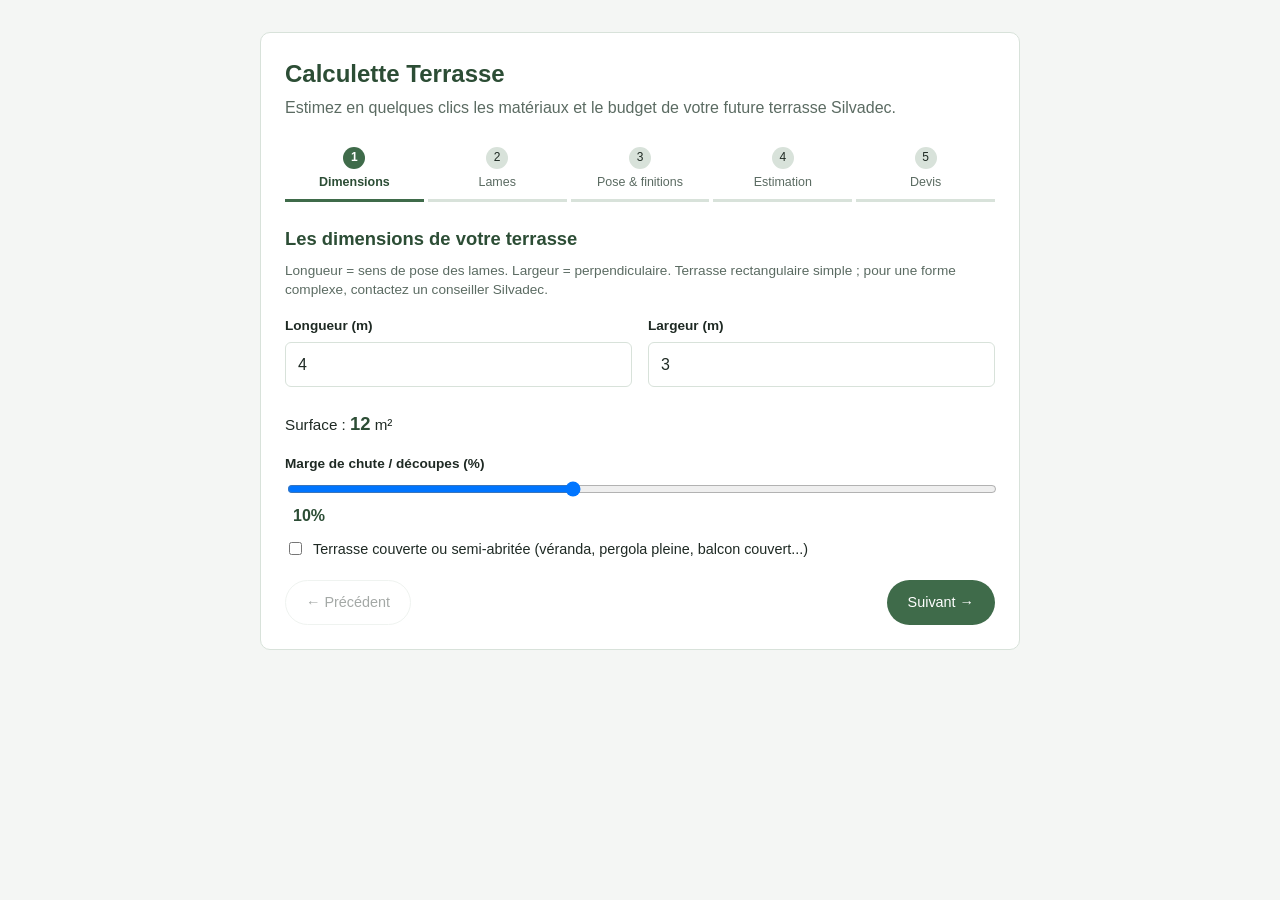
==== index.html @ 0ec7038f "Ajoute la calculette terrasse Silvadec en widget web embarquable Widget vanilla JS/CSS sans dépendan" ====
<!doctype html>
<html lang="fr">
<head>
  <meta charset="utf-8">
  <meta name="viewport" content="width=device-width, initial-scale=1">
  <title>Calculette Terrasse Silvadec</title>
  <link rel="stylesheet" href="src/calculette-terrasse.css">
  <style>
    body { margin: 0; padding: 32px 16px; background: #f4f6f4; font-family: -apple-system, BlinkMacSystemFont, "Segoe UI", Roboto, Helvetica, Arial, sans-serif; }
  </style>
</head>
<body>
  <div id="silvadec-calculette-terrasse" data-contact-email="devis@silvadec.com"></div>

  <script src="src/data.js"></script>
  <script src="src/calculette-terrasse.js"></script>
  <script>
    window.addEventListener("silvadec:quote-request", function (e) {
      console.log("Nouvelle demande de devis :", e.detail);
    });
  </script>
</body>
</html>
---- src/calculette-terrasse.css ----
/* Calculette Terrasse Silvadec — styles autonomes, isolés sous .ct-widget pour limiter les collisions avec le CSS du site hôte. */
.ct-widget {
  --ct-green: #3f6b4a;
  --ct-green-dark: #2c4d35;
  --ct-green-light: #eaf2ea;
  --ct-ink: #1f2a24;
  --ct-muted: #5b6b62;
  --ct-border: #d8e2da;
  --ct-bg: #ffffff;
  --ct-danger: #b3421f;
  --ct-radius: 10px;
  box-sizing: border-box;
  max-width: 760px;
  margin: 0 auto;
  background: var(--ct-bg);
  color: var(--ct-ink);
  border: 1px solid var(--ct-border);
  border-radius: var(--ct-radius);
  padding: 24px;
  font-family: -apple-system, BlinkMacSystemFont, "Segoe UI", Roboto, Helvetica, Arial, sans-serif;
  line-height: 1.45;
}
.ct-widget *, .ct-widget *::before, .ct-widget *::after { box-sizing: border-box; }

.ct-header h2 { margin: 0 0 4px; font-size: 1.5rem; color: var(--ct-green-dark); }
.ct-header p { margin: 0 0 20px; color: var(--ct-muted); }

.ct-stepper { list-style: none; display: flex; gap: 4px; padding: 0; margin: 0 0 24px; overflow-x: auto; }
.ct-stepper__item { flex: 1 1 0; min-width: 84px; }
.ct-stepper__btn {
  width: 100%; background: none; border: none; cursor: pointer; padding: 8px 4px;
  text-align: center; border-bottom: 3px solid var(--ct-border); color: var(--ct-muted);
  font: inherit; font-size: 0.78rem;
}
.ct-stepper__btn:disabled { cursor: default; }
.ct-stepper__num {
  display: inline-flex; align-items: center; justify-content: center;
  width: 22px; height: 22px; border-radius: 50%; background: var(--ct-border);
  color: var(--ct-ink); font-size: 0.75rem; margin-bottom: 4px;
}
.ct-stepper__label { display: block; }
.ct-stepper__item.is-active .ct-stepper__btn { border-color: var(--ct-green); color: var(--ct-green-dark); font-weight: 600; }
.ct-stepper__item.is-active .ct-stepper__num { background: var(--ct-green); color: #fff; }
.ct-stepper__item.is-done .ct-stepper__btn { color: var(--ct-green-dark); }
.ct-stepper__item.is-done .ct-stepper__num { background: var(--ct-green-light); color: var(--ct-green-dark); }

.ct-panel h3 { margin: 0 0 8px; font-size: 1.15rem; color: var(--ct-green-dark); }
.ct-hint { color: var(--ct-muted); font-size: 0.85rem; margin: 4px 0 16px; }
.ct-error { color: var(--ct-danger); font-weight: 600; margin: 0 0 12px; }

.ct-field-row { display: flex; gap: 16px; flex-wrap: wrap; margin-bottom: 12px; }
.ct-field { display: block; flex: 1 1 200px; margin-bottom: 12px; }
.ct-field > span { display: block; font-weight: 600; font-size: 0.85rem; margin-bottom: 6px; }
.ct-field input[type="text"], .ct-field input[type="email"], .ct-field input[type="tel"],
.ct-field input[type="number"], .ct-field textarea {
  width: 100%; padding: 10px 12px; border: 1px solid var(--ct-border); border-radius: 6px;
  font: inherit; color: var(--ct-ink); background: #fff;
}
.ct-field input[type="range"] { width: 100%; }
.ct-field output { font-weight: 600; color: var(--ct-green-dark); margin-left: 8px; }

.ct-surface-live { font-size: 0.95rem; margin: 8px 0 16px; }
.ct-surface-live strong { color: var(--ct-green-dark); font-size: 1.15rem; }

.ct-checkbox { display: flex; align-items: flex-start; gap: 8px; font-size: 0.9rem; margin-bottom: 10px; cursor: pointer; }
.ct-checkbox input { margin-top: 3px; }

.ct-gamme-grid { display: grid; grid-template-columns: repeat(auto-fit, minmax(150px, 1fr)); gap: 10px; margin-bottom: 16px; }
.ct-gamme-card {
  border: 1px solid var(--ct-border); border-radius: var(--ct-radius); padding: 12px;
  background: #fff; text-align: left; cursor: pointer; display: flex; flex-direction: column; gap: 4px;
}
.ct-gamme-card strong { color: var(--ct-ink); }
.ct-gamme-card span { font-size: 0.78rem; color: var(--ct-muted); }
.ct-gamme-card.is-selected { border-color: var(--ct-green); background: var(--ct-green-light); box-shadow: 0 0 0 1px var(--ct-green) inset; }

.ct-toggle { display: flex; flex-wrap: wrap; gap: 8px; }
.ct-toggle__btn {
  border: 1px solid var(--ct-border); background: #fff; border-radius: 999px;
  padding: 8px 14px; font: inherit; font-size: 0.85rem; cursor: pointer; color: var(--ct-ink);
}
.ct-toggle__btn.is-selected { background: var(--ct-green); border-color: var(--ct-green); color: #fff; }

.ct-swatch-grid { display: grid; grid-template-columns: repeat(auto-fill, minmax(96px, 1fr)); gap: 10px; }
.ct-swatch { border: 1px solid var(--ct-border); border-radius: 8px; background: #fff; padding: 8px; cursor: pointer; display: flex; flex-direction: column; align-items: center; gap: 6px; }
.ct-swatch__color { width: 100%; height: 34px; border-radius: 5px; display: block; }
.ct-swatch__label { font-size: 0.72rem; text-align: center; color: var(--ct-muted); }
.ct-swatch.is-selected { border-color: var(--ct-green); box-shadow: 0 0 0 2px var(--ct-green); }
.ct-swatch.is-selected .ct-swatch__label { color: var(--ct-ink); font-weight: 600; }

.ct-price-hint { font-size: 0.85rem; color: var(--ct-muted); margin-top: 12px; }

.ct-alertes { background: #fdf3e7; border: 1px solid #eccb92; border-radius: 8px; padding: 10px 14px; margin: 12px 0; font-size: 0.85rem; }
.ct-alertes p { margin: 4px 0; }

.ct-cat-title { margin: 18px 0 6px; font-size: 0.95rem; color: var(--ct-green-dark); }
.ct-table { width: 100%; border-collapse: collapse; font-size: 0.82rem; margin-bottom: 8px; }
.ct-table th, .ct-table td { text-align: left; padding: 6px 8px; border-bottom: 1px solid var(--ct-border); }
.ct-table th { color: var(--ct-muted); font-weight: 600; font-size: 0.75rem; text-transform: uppercase; }
.ct-table td:nth-child(3), .ct-table td:nth-child(4), .ct-table td:nth-child(5),
.ct-table th:nth-child(3), .ct-table th:nth-child(4), .ct-table th:nth-child(5) { text-align: right; white-space: nowrap; }

.ct-total { text-align: right; font-size: 1.15rem; margin: 16px 0 8px; padding-top: 10px; border-top: 2px solid var(--ct-green); }
.ct-total strong { color: var(--ct-green-dark); }

.ct-confirmation { text-align: center; padding: 24px 0; }

.ct-nav { display: flex; justify-content: space-between; margin-top: 20px; }
.ct-btn { font: inherit; font-size: 0.9rem; padding: 11px 20px; border-radius: 999px; border: 1px solid transparent; cursor: pointer; }
.ct-btn--primary { background: var(--ct-green); color: #fff; }
.ct-btn--primary:hover { background: var(--ct-green-dark); }
.ct-btn--secondary { background: #fff; border-color: var(--ct-border); color: var(--ct-ink); }
.ct-btn--secondary:hover { background: var(--ct-green-light); }
.ct-btn:disabled { opacity: 0.4; cursor: default; }

@media (max-width: 480px) {
  .ct-widget { padding: 16px; border-radius: 0; }
  .ct-stepper__label { display: none; }
  .ct-field-row { flex-direction: column; gap: 0; }
}

@media (prefers-color-scheme: dark) {
  .ct-widget {
    --ct-ink: #eef3ef;
    --ct-muted: #a9b8ae;
    --ct-border: #33463a;
    --ct-bg: #17201a;
    --ct-green-light: #1f3527;
  }
  .ct-widget input, .ct-widget textarea, .ct-gamme-card, .ct-toggle__btn, .ct-swatch, .ct-btn--secondary {
    background: #1e2921; color: var(--ct-ink);
  }
}
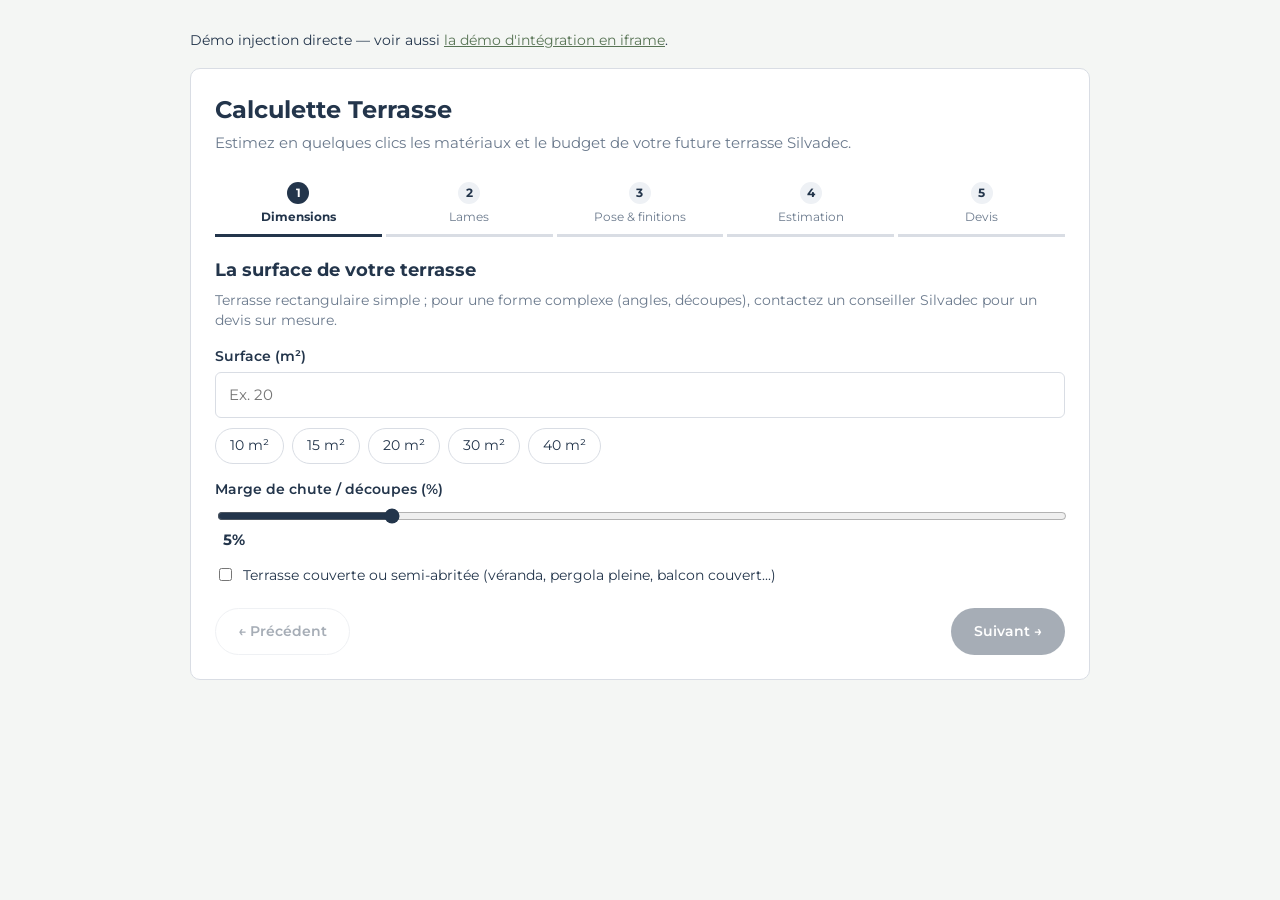
==== commit cc75af92: "Applique la charte Silvadec et prépare l'intégration en iframe Charte graphique (« Nouveaux codes de" ====
--- a/index.html
+++ b/index.html
@@ -3,14 +3,24 @@
 <head>
   <meta charset="utf-8">
   <meta name="viewport" content="width=device-width, initial-scale=1">
-  <title>Calculette Terrasse Silvadec</title>
+  <title>Calculette Terrasse Silvadec — démo injection directe</title>
+  <link rel="preconnect" href="https://fonts.googleapis.com">
+  <link rel="preconnect" href="https://fonts.gstatic.com" crossorigin>
+  <link rel="stylesheet" href="https://fonts.googleapis.com/css2?family=Montserrat:wght@400;600;700&display=swap">
   <link rel="stylesheet" href="src/calculette-terrasse.css">
   <style>
-    body { margin: 0; padding: 32px 16px; background: #f4f6f4; font-family: -apple-system, BlinkMacSystemFont, "Segoe UI", Roboto, Helvetica, Arial, sans-serif; }
+    body { margin: 0; padding: 32px 16px; background: #f4f6f4; font-family: "Montserrat", Arial, Helvetica, sans-serif; color: #23354b; }
+    .demo-links { max-width: 900px; margin: 0 auto 20px; font-size: 0.85rem; }
+    .demo-links a { color: #587455; }
   </style>
 </head>
 <body>
-  <div id="silvadec-calculette-terrasse" data-contact-email="devis@silvadec.com"></div>
+  <p class="demo-links">
+    Démo injection directe — voir aussi
+    <a href="demo-iframe.html">la démo d'intégration en iframe</a>.
+  </p>
+
+  <div id="silvadec-calculette-terrasse" data-contact-email="question@silvadec.com"></div>
 
   <script src="src/data.js"></script>
   <script src="src/calculette-terrasse.js"></script>
--- a/src/calculette-terrasse.css
+++ b/src/calculette-terrasse.css
@@ -1,32 +1,60 @@
-/* Calculette Terrasse Silvadec — styles autonomes, isolés sous .ct-widget pour limiter les collisions avec le CSS du site hôte. */
+/* Calculette Terrasse Silvadec — styles autonomes, isolés sous .ct-widget pour
+   limiter les collisions avec le CSS du site hôte.
+
+   Charte graphique Silvadec (« Nouveaux codes de marque », juillet 2020) :
+   - Bleu Nocturne  #23354B  (Pantone 533 C / RAL 5013) — couleur corporate principale
+   - Vert Lichen    #91AE8F  (Pantone 7494 C / RAL 6021) — couleur corporate secondaire
+   - Palette lifestyle : #E2C886, #F6A986, #BFB0A9, #C2C3D2, #D0A0A3, #8DCFD1
+   - Typographie corporate : Montserrat (Bold / Regular), fallback système Arial
+
+   Les couleurs corporate n'étant pas modifiables, les nuances foncées/claires
+   utilisées ici (--ct-navy-dark, --ct-lichen-dark, tints) sont uniquement des
+   dérivés fonctionnels destinés aux états (survol, texte accessible, fonds). */
 .ct-widget {
-  --ct-green: #3f6b4a;
-  --ct-green-dark: #2c4d35;
-  --ct-green-light: #eaf2ea;
-  --ct-ink: #1f2a24;
-  --ct-muted: #5b6b62;
-  --ct-border: #d8e2da;
+  /* Corporate */
+  --ct-navy: #23354b;
+  --ct-navy-dark: #18263a;
+  --ct-navy-tint: #eef1f5;
+  --ct-lichen: #91ae8f;
+  --ct-lichen-dark: #587455; /* dérivé : contraste AA sur blanc (5,2:1) */
+  --ct-lichen-tint: #eff4ee;
+  /* Lifestyle */
+  --ct-sand: #e2c886;
+  --ct-sand-tint: #fbf5e6;
+  --ct-taupe: #bfb0a9;
+  --ct-greyblue: #c2c3d2;
+  /* Fonctionnel */
+  --ct-ink: #23354b;
+  --ct-muted: #6b7a8d;
+  --ct-border: #d9dde4;
   --ct-bg: #ffffff;
-  --ct-danger: #b3421f;
+  --ct-danger: #b5502a;
   --ct-radius: 10px;
+  --ct-font: "Montserrat", Arial, Helvetica, sans-serif;
+
   box-sizing: border-box;
-  max-width: 760px;
+  max-width: 900px;
   margin: 0 auto;
   background: var(--ct-bg);
   color: var(--ct-ink);
   border: 1px solid var(--ct-border);
   border-radius: var(--ct-radius);
   padding: 24px;
-  font-family: -apple-system, BlinkMacSystemFont, "Segoe UI", Roboto, Helvetica, Arial, sans-serif;
+  font-family: var(--ct-font);
+  font-size: 15px;
   line-height: 1.45;
 }
 .ct-widget *, .ct-widget *::before, .ct-widget *::after { box-sizing: border-box; }
 
-.ct-header h2 { margin: 0 0 4px; font-size: 1.5rem; color: var(--ct-green-dark); }
+/* En iframe, c'est la page hôte qui dessine le cadre : on évite la boîte dans la boîte. */
+.ct-widget--embedded { border: 0; border-radius: 0; max-width: 940px; padding: 20px 16px 24px; }
+
+.ct-header h2 { margin: 0 0 4px; font-size: 1.5rem; font-weight: 700; color: var(--ct-navy); }
 .ct-header p { margin: 0 0 20px; color: var(--ct-muted); }
 
-.ct-stepper { list-style: none; display: flex; gap: 4px; padding: 0; margin: 0 0 24px; overflow-x: auto; }
-.ct-stepper__item { flex: 1 1 0; min-width: 84px; }
+/* ---- Fil d'étapes : liste complète sur desktop, barre compacte sur mobile ---- */
+.ct-stepper { list-style: none; display: flex; gap: 4px; padding: 0; margin: 0 0 20px; }
+.ct-stepper__item { flex: 1 1 0; min-width: 0; }
 .ct-stepper__btn {
   width: 100%; background: none; border: none; cursor: pointer; padding: 8px 4px;
   text-align: center; border-bottom: 3px solid var(--ct-border); color: var(--ct-muted);
@@ -35,99 +63,161 @@
 .ct-stepper__btn:disabled { cursor: default; }
 .ct-stepper__num {
   display: inline-flex; align-items: center; justify-content: center;
-  width: 22px; height: 22px; border-radius: 50%; background: var(--ct-border);
-  color: var(--ct-ink); font-size: 0.75rem; margin-bottom: 4px;
+  width: 22px; height: 22px; border-radius: 50%; background: var(--ct-navy-tint);
+  color: var(--ct-navy); font-size: 0.75rem; font-weight: 700; margin-bottom: 4px;
 }
 .ct-stepper__label { display: block; }
-.ct-stepper__item.is-active .ct-stepper__btn { border-color: var(--ct-green); color: var(--ct-green-dark); font-weight: 600; }
-.ct-stepper__item.is-active .ct-stepper__num { background: var(--ct-green); color: #fff; }
-.ct-stepper__item.is-done .ct-stepper__btn { color: var(--ct-green-dark); }
-.ct-stepper__item.is-done .ct-stepper__num { background: var(--ct-green-light); color: var(--ct-green-dark); }
-
-.ct-panel h3 { margin: 0 0 8px; font-size: 1.15rem; color: var(--ct-green-dark); }
+.ct-stepper__item.is-active .ct-stepper__btn { border-color: var(--ct-navy); color: var(--ct-navy); font-weight: 700; }
+.ct-stepper__item.is-active .ct-stepper__num { background: var(--ct-navy); color: #fff; }
+.ct-stepper__item.is-done .ct-stepper__btn { color: var(--ct-lichen-dark); border-color: var(--ct-lichen); }
+.ct-stepper__item.is-done .ct-stepper__num { background: var(--ct-lichen); color: var(--ct-navy); }
+
+.ct-progress { display: none; margin: 0 0 18px; }
+.ct-progress__text { display: flex; justify-content: space-between; align-items: baseline; gap: 12px; margin-bottom: 6px; }
+.ct-progress__step { font-size: 0.72rem; font-weight: 700; letter-spacing: 0.06em; text-transform: uppercase; color: var(--ct-muted); }
+.ct-progress__label { font-size: 0.95rem; font-weight: 700; color: var(--ct-navy); }
+.ct-progress__bar { height: 4px; border-radius: 999px; background: var(--ct-border); overflow: hidden; }
+.ct-progress__fill { display: block; height: 100%; background: var(--ct-lichen); border-radius: 999px; transition: width 0.25s ease; }
+
+/* ---- Total en direct (étapes 2 et 3) ---- */
+.ct-running {
+  display: flex; flex-wrap: wrap; align-items: baseline; justify-content: space-between; gap: 4px 16px;
+  background: var(--ct-lichen-tint); border: 1px solid var(--ct-lichen);
+  border-radius: 8px; padding: 10px 14px; margin: 0 0 18px;
+}
+.ct-running__label { font-size: 0.8rem; color: var(--ct-lichen-dark); font-weight: 600; }
+.ct-running__value { font-size: 1.25rem; font-weight: 700; color: var(--ct-navy); }
+.ct-running__hint { flex-basis: 100%; font-size: 0.72rem; color: var(--ct-muted); }
+
+.ct-panel h3 { margin: 0 0 8px; font-size: 1.15rem; font-weight: 700; color: var(--ct-navy); }
 .ct-hint { color: var(--ct-muted); font-size: 0.85rem; margin: 4px 0 16px; }
-.ct-error { color: var(--ct-danger); font-weight: 600; margin: 0 0 12px; }
+.ct-error {
+  color: var(--ct-danger); font-weight: 600; margin: 0 0 12px;
+  background: #fdf1ec; border: 1px solid #f0c3ac; border-radius: 8px; padding: 10px 12px;
+}
 
 .ct-field-row { display: flex; gap: 16px; flex-wrap: wrap; margin-bottom: 12px; }
-.ct-field { display: block; flex: 1 1 200px; margin-bottom: 12px; }
-.ct-field > span { display: block; font-weight: 600; font-size: 0.85rem; margin-bottom: 6px; }
+.ct-field { display: block; flex: 1 1 200px; margin-bottom: 14px; }
+.ct-field > span { display: block; font-weight: 600; font-size: 0.85rem; margin-bottom: 6px; color: var(--ct-navy); }
 .ct-field input[type="text"], .ct-field input[type="email"], .ct-field input[type="tel"],
 .ct-field input[type="number"], .ct-field textarea {
-  width: 100%; padding: 10px 12px; border: 1px solid var(--ct-border); border-radius: 6px;
+  width: 100%; padding: 11px 13px; border: 1px solid var(--ct-border); border-radius: 6px;
   font: inherit; color: var(--ct-ink); background: #fff;
 }
-.ct-field input[type="range"] { width: 100%; }
-.ct-field output { font-weight: 600; color: var(--ct-green-dark); margin-left: 8px; }
+.ct-field input:focus-visible, .ct-field textarea:focus-visible,
+.ct-btn:focus-visible, .ct-toggle__btn:focus-visible, .ct-swatch:focus-visible,
+.ct-gamme-card:focus-visible, .ct-stepper__btn:focus-visible, .ct-chip:focus-visible {
+  outline: 2px solid var(--ct-navy); outline-offset: 2px;
+}
+.ct-field input[type="range"] { width: 100%; accent-color: var(--ct-navy); }
+.ct-field output { font-weight: 700; color: var(--ct-navy); margin-left: 8px; }
+
+/* Saisie rapide de la surface (mobile surtout) */
+.ct-chips { display: flex; flex-wrap: wrap; gap: 8px; margin: -4px 0 16px; }
+.ct-chip {
+  border: 1px solid var(--ct-border); background: #fff; border-radius: 999px;
+  padding: 7px 14px; font: inherit; font-size: 0.85rem; cursor: pointer; color: var(--ct-navy);
+}
+.ct-chip:hover { border-color: var(--ct-lichen); background: var(--ct-lichen-tint); }
+.ct-chip.is-selected { background: var(--ct-lichen); border-color: var(--ct-lichen); color: var(--ct-navy); font-weight: 600; }
 
 .ct-surface-live { font-size: 0.95rem; margin: 8px 0 16px; }
-.ct-surface-live strong { color: var(--ct-green-dark); font-size: 1.15rem; }
+.ct-surface-live strong { color: var(--ct-navy); font-size: 1.15rem; }
 
 .ct-checkbox { display: flex; align-items: flex-start; gap: 8px; font-size: 0.9rem; margin-bottom: 10px; cursor: pointer; }
-.ct-checkbox input { margin-top: 3px; }
-
-.ct-gamme-grid { display: grid; grid-template-columns: repeat(auto-fit, minmax(150px, 1fr)); gap: 10px; margin-bottom: 16px; }
+.ct-checkbox input { margin-top: 3px; accent-color: var(--ct-navy); }
+
+.ct-gamme-grid { display: grid; grid-template-columns: repeat(auto-fit, minmax(160px, 1fr)); gap: 10px; margin-bottom: 16px; }
 .ct-gamme-card {
   border: 1px solid var(--ct-border); border-radius: var(--ct-radius); padding: 12px;
   background: #fff; text-align: left; cursor: pointer; display: flex; flex-direction: column; gap: 4px;
-}
-.ct-gamme-card strong { color: var(--ct-ink); }
+  font-family: inherit;
+}
+.ct-gamme-card strong { color: var(--ct-navy); font-size: 0.95rem; }
 .ct-gamme-card span { font-size: 0.78rem; color: var(--ct-muted); }
-.ct-gamme-card.is-selected { border-color: var(--ct-green); background: var(--ct-green-light); box-shadow: 0 0 0 1px var(--ct-green) inset; }
+.ct-gamme-card:hover { border-color: var(--ct-lichen); }
+.ct-gamme-card.is-selected { border-color: var(--ct-lichen); background: var(--ct-lichen-tint); box-shadow: 0 0 0 1px var(--ct-lichen) inset; }
 
 .ct-toggle { display: flex; flex-wrap: wrap; gap: 8px; }
 .ct-toggle__btn {
   border: 1px solid var(--ct-border); background: #fff; border-radius: 999px;
-  padding: 8px 14px; font: inherit; font-size: 0.85rem; cursor: pointer; color: var(--ct-ink);
-}
-.ct-toggle__btn.is-selected { background: var(--ct-green); border-color: var(--ct-green); color: #fff; }
-
-.ct-swatch-grid { display: grid; grid-template-columns: repeat(auto-fill, minmax(96px, 1fr)); gap: 10px; }
-.ct-swatch { border: 1px solid var(--ct-border); border-radius: 8px; background: #fff; padding: 8px; cursor: pointer; display: flex; flex-direction: column; align-items: center; gap: 6px; }
-.ct-swatch__color { width: 100%; height: 34px; border-radius: 5px; display: block; }
-.ct-swatch__label { font-size: 0.72rem; text-align: center; color: var(--ct-muted); }
-.ct-swatch.is-selected { border-color: var(--ct-green); box-shadow: 0 0 0 2px var(--ct-green); }
-.ct-swatch.is-selected .ct-swatch__label { color: var(--ct-ink); font-weight: 600; }
+  padding: 9px 15px; font: inherit; font-size: 0.85rem; cursor: pointer; color: var(--ct-navy);
+}
+.ct-toggle__btn:hover { border-color: var(--ct-lichen); background: var(--ct-lichen-tint); }
+.ct-toggle__btn.is-selected { background: var(--ct-lichen); border-color: var(--ct-lichen); color: var(--ct-navy); font-weight: 600; }
+
+.ct-swatch-grid { display: grid; grid-template-columns: repeat(auto-fill, minmax(104px, 1fr)); gap: 10px; }
+.ct-swatch {
+  border: 1px solid var(--ct-border); border-radius: 8px; background: #fff; padding: 8px;
+  cursor: pointer; display: flex; flex-direction: column; align-items: center; gap: 6px; font-family: inherit;
+}
+.ct-swatch__color { width: 100%; height: 40px; border-radius: 5px; display: block; }
+.ct-swatch__label { font-size: 0.74rem; text-align: center; color: var(--ct-muted); }
+.ct-swatch:hover { border-color: var(--ct-lichen); }
+.ct-swatch.is-selected { border-color: var(--ct-lichen); box-shadow: 0 0 0 2px var(--ct-lichen); }
+.ct-swatch.is-selected .ct-swatch__label { color: var(--ct-navy); font-weight: 600; }
 
 .ct-price-hint { font-size: 0.85rem; color: var(--ct-muted); margin-top: 12px; }
 
-.ct-alertes { background: #fdf3e7; border: 1px solid #eccb92; border-radius: 8px; padding: 10px 14px; margin: 12px 0; font-size: 0.85rem; }
+.ct-alertes { background: var(--ct-sand-tint); border: 1px solid var(--ct-sand); border-radius: 8px; padding: 10px 14px; margin: 12px 0; font-size: 0.85rem; }
 .ct-alertes p { margin: 4px 0; }
 
-.ct-cat-title { margin: 18px 0 6px; font-size: 0.95rem; color: var(--ct-green-dark); }
-.ct-table { width: 100%; border-collapse: collapse; font-size: 0.82rem; margin-bottom: 8px; }
-.ct-table th, .ct-table td { text-align: left; padding: 6px 8px; border-bottom: 1px solid var(--ct-border); }
-.ct-table th { color: var(--ct-muted); font-weight: 600; font-size: 0.75rem; text-transform: uppercase; }
+.ct-cat-title { margin: 18px 0 6px; font-size: 0.95rem; font-weight: 700; color: var(--ct-navy); }
+.ct-table { width: 100%; border-collapse: collapse; font-size: 0.82rem; }
+.ct-table th, .ct-table td { text-align: left; padding: 7px 8px; border-bottom: 1px solid var(--ct-border); }
+.ct-table th { color: var(--ct-muted); font-weight: 700; font-size: 0.72rem; letter-spacing: 0.04em; text-transform: uppercase; }
 .ct-table td:nth-child(3), .ct-table td:nth-child(4), .ct-table td:nth-child(5),
 .ct-table th:nth-child(3), .ct-table th:nth-child(4), .ct-table th:nth-child(5) { text-align: right; white-space: nowrap; }
 
-.ct-total { text-align: right; font-size: 1.15rem; margin: 16px 0 8px; padding-top: 10px; border-top: 2px solid var(--ct-green); }
-.ct-total strong { color: var(--ct-green-dark); }
+.ct-total { text-align: right; font-size: 1.15rem; margin: 16px 0 8px; padding-top: 12px; border-top: 2px solid var(--ct-navy); }
+.ct-total strong { color: var(--ct-navy); font-size: 1.4rem; }
 
 .ct-confirmation { text-align: center; padding: 24px 0; }
-
-.ct-nav { display: flex; justify-content: space-between; margin-top: 20px; }
-.ct-btn { font: inherit; font-size: 0.9rem; padding: 11px 20px; border-radius: 999px; border: 1px solid transparent; cursor: pointer; }
-.ct-btn--primary { background: var(--ct-green); color: #fff; }
-.ct-btn--primary:hover { background: var(--ct-green-dark); }
-.ct-btn--secondary { background: #fff; border-color: var(--ct-border); color: var(--ct-ink); }
-.ct-btn--secondary:hover { background: var(--ct-green-light); }
+.ct-confirmation h3 { font-size: 1.3rem; }
+.ct-confirmation a { color: var(--ct-lichen-dark); }
+
+.ct-nav { display: flex; flex-wrap: wrap; justify-content: space-between; align-items: center; gap: 10px; margin-top: 22px; }
+.ct-nav__end { display: flex; flex-wrap: wrap; gap: 10px; align-items: center; }
+.ct-btn {
+  font: inherit; font-size: 0.9rem; font-weight: 600; padding: 12px 22px; border-radius: 999px;
+  border: 1px solid transparent; cursor: pointer; font-family: inherit;
+}
+.ct-btn--primary { background: var(--ct-navy); color: #fff; }
+.ct-btn--primary:hover { background: var(--ct-navy-dark); }
+.ct-btn--secondary { background: #fff; border-color: var(--ct-border); color: var(--ct-navy); }
+.ct-btn--secondary:hover { border-color: var(--ct-lichen); background: var(--ct-lichen-tint); }
+.ct-btn--tertiary { background: none; border-color: transparent; color: var(--ct-muted); text-decoration: underline; padding-left: 8px; padding-right: 8px; }
+.ct-btn--tertiary:hover { color: var(--ct-navy); }
 .ct-btn:disabled { opacity: 0.4; cursor: default; }
 
-@media (max-width: 480px) {
-  .ct-widget { padding: 16px; border-radius: 0; }
-  .ct-stepper__label { display: none; }
+@media (max-width: 640px) {
+  .ct-widget { padding: 16px; border-radius: 0; border-left: 0; border-right: 0; }
+  .ct-widget--embedded { padding: 14px 14px 20px; }
+  .ct-stepper { display: none; }
+  .ct-progress { display: block; }
   .ct-field-row { flex-direction: column; gap: 0; }
-}
-
-@media (prefers-color-scheme: dark) {
-  .ct-widget {
-    --ct-ink: #eef3ef;
-    --ct-muted: #a9b8ae;
-    --ct-border: #33463a;
-    --ct-bg: #17201a;
-    --ct-green-light: #1f3527;
-  }
-  .ct-widget input, .ct-widget textarea, .ct-gamme-card, .ct-toggle__btn, .ct-swatch, .ct-btn--secondary {
-    background: #1e2921; color: var(--ct-ink);
-  }
-}
+  .ct-swatch-grid { grid-template-columns: repeat(auto-fill, minmax(88px, 1fr)); }
+
+  /* Le tableau à 5 colonnes devient une pile de cartes : aucun scroll horizontal,
+     ce qui compte double dans une iframe (3 axes de défilement imbriqués sinon). */
+  /* L'en-tête reste dans l'arbre d'accessibilité (association cellule/colonne
+     préservée) mais sort du flux ; la bascule en blocs ne vise que le corps du
+     tableau, sinon la ligne d'en-tête déborde de son conteneur clippé. */
+  .ct-table thead { position: absolute; width: 1px; height: 1px; padding: 0; overflow: hidden; clip: rect(0 0 0 0); white-space: nowrap; border: 0; }
+  .ct-table, .ct-table tbody, .ct-table tbody tr, .ct-table tbody td { display: block; width: 100%; }
+  .ct-table tbody tr { border: 1px solid var(--ct-border); border-radius: 8px; padding: 10px 12px; margin-bottom: 8px; }
+  .ct-table tbody td { border: 0; padding: 3px 0; display: flex; justify-content: space-between; align-items: baseline; gap: 12px; text-align: right; }
+  .ct-table tbody td::before { content: attr(data-label); font-size: 0.72rem; font-weight: 700; letter-spacing: 0.04em; text-transform: uppercase; color: var(--ct-muted); text-align: left; flex: 0 0 auto; }
+  .ct-table tbody td:first-child { display: block; text-align: left; font-weight: 600; color: var(--ct-navy); margin-bottom: 4px; }
+  .ct-table tbody td:first-child::before { content: none; }
+  .ct-table tbody td:last-child { border-top: 1px solid var(--ct-border); margin-top: 4px; padding-top: 6px; font-weight: 700; color: var(--ct-navy); }
+  .ct-nav { flex-direction: column-reverse; align-items: stretch; }
+  .ct-nav__end { flex-direction: column; align-items: stretch; }
+  .ct-btn { width: 100%; }
+}
+
+@media print {
+  .ct-stepper, .ct-progress, .ct-nav, .ct-running { display: none !important; }
+  .ct-widget { border: 0; padding: 0; max-width: none; }
+  .ct-table tr { break-inside: avoid; }
+}
